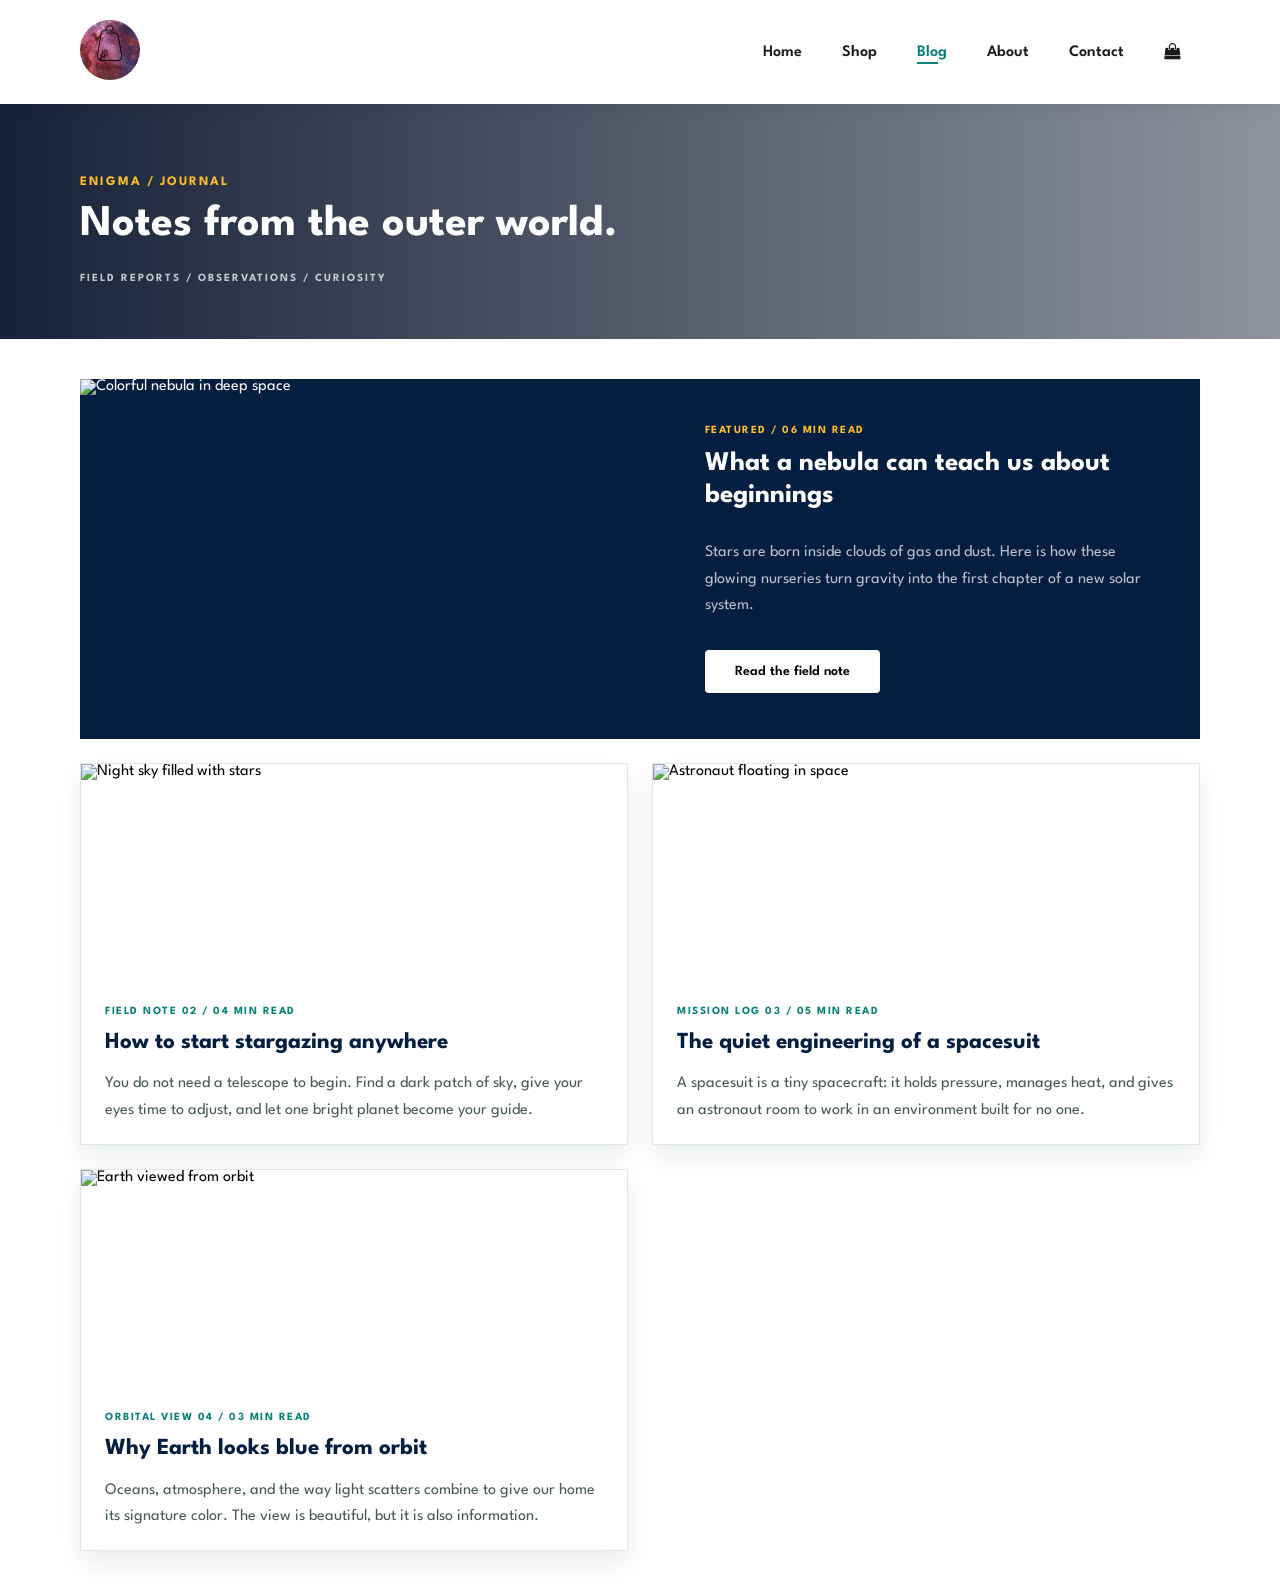
==== blog.html @ d2f97e3c "Fix the website" ====
<!DOCTYPE html>
<html lang="en">
<head>
    <meta charset="UTF-8">
    <meta name="viewport" content="width=device-width, initial-scale=1.0">
    <title>Journal | Enigma Space Merch</title>
    <link rel="stylesheet" href="https://cdnjs.cloudflare.com/ajax/libs/font-awesome/4.7.0/css/font-awesome.min.css">
    <link rel="stylesheet" href="style.css">
</head>
<body>
    <section id="header"><a href="index.html" class="logo"><img src="logo.png" alt="Enigma Space Merch home"></a><div><ul id="navbar"><li><a href="index.html">Home</a></li><li><a href="shop.html">Shop</a></li><li><a class="active" href="blog.html">Blog</a></li><li><a href="about.html">About</a></li><li><a href="contact.html">Contact</a></li><li id="lg-bag"><a href="cart.html" aria-label="Shopping bag"><i class="fa fa-shopping-bag" aria-hidden="true"></i></a></li></ul></div><div id="mobile"><i id="bar" class="fa fa-bars" aria-hidden="true"></i><a href="cart.html" aria-label="Shopping bag"><i class="fa fa-shopping-bag" aria-hidden="true"></i></a></div></section>
    <main>
        <section class="page-heading journal-heading"><p>ENIGMA / JOURNAL</p><h1>Notes from the outer world.</h1><span class="heading-meta">FIELD REPORTS / OBSERVATIONS / CURIOSITY</span></section>
        <section class="journal-grid section-p1">
            <article class="journal-feature"><img src="https://images.unsplash.com/photo-1462331940025-496dfbfc7564?auto=format&fit=crop&w=1200&q=85" alt="Colorful nebula in deep space"><div><span>FEATURED / 06 MIN READ</span><h2>What a nebula can teach us about beginnings</h2><p>Stars are born inside clouds of gas and dust. Here is how these glowing nurseries turn gravity into the first chapter of a new solar system.</p><a class="normal" href="#nebula-story">Read the field note</a></div></article>
            <article class="journal-card" id="nebula-story"><img src="https://images.unsplash.com/photo-1444703686981-a3abbc4d4fe3?auto=format&fit=crop&w=800&q=85" alt="Night sky filled with stars"><span>FIELD NOTE 02 / 04 MIN READ</span><h2>How to start stargazing anywhere</h2><p>You do not need a telescope to begin. Find a dark patch of sky, give your eyes time to adjust, and let one bright planet become your guide.</p></article>
            <article class="journal-card"><img src="https://images.unsplash.com/photo-1614728894747-a83421e2b9c9?auto=format&fit=crop&w=800&q=85" alt="Astronaut floating in space"><span>MISSION LOG 03 / 05 MIN READ</span><h2>The quiet engineering of a spacesuit</h2><p>A spacesuit is a tiny spacecraft: it holds pressure, manages heat, and gives an astronaut room to work in an environment built for no one.</p></article>
            <article class="journal-card"><img src="https://images.unsplash.com/photo-1614313913007-2b4ae8ce32d6?auto=format&fit=crop&w=800&q=85" alt="Earth viewed from orbit"><span>ORBITAL VIEW 04 / 03 MIN READ</span><h2>Why Earth looks blue from orbit</h2><p>Oceans, atmosphere, and the way light scatters combine to give our home its signature color. The view is beautiful, but it is also information.</p></article>
        </section>
    </main>
    <script src="script.js"></script>
</body>
</html>
---- style.css ----
/* styles.css */
@import url("https://fonts.googleapis.com/css2?family=Spartan:wght@100;200;300;400;500;600;700;800;900&display=swap");

*{
    margin: 0;
    padding: 0;
    box-sizing: border-box;
    font-family: Spartan, sans-serif;
}

h1{
    font-size: 50px;
    line-height: 64px;
    color: #222;
}

h2{
    font-size: 46px;
    line-height: 64px;
    color: #fff;
}

h3{
    font-weight: 700;
    font-size: 12px;
    color: #fff;
}

h4{
    font-size: 20px;
    color: #fff;
} 

p{
    font-size: 16px;
    color: #465b52;
    margin: 15px 0 20px 0;
}

.section-p1 {
    padding: 40px 80px;
}

.section-m1 {
    margin: 40px 0;
}

button.normal,
a.normal{
    font-size: 14px;
    font-weight: 600;
    padding: 15px 30px;
    color: #000;
    background-color: #fff;
    border-radius: 4px;
    cursor: pointer;
    border: none;
    outline: none;
    transition: 0.2s;
}

a.normal,
a.white {
    display: inline-block;
    text-decoration: none;
    text-align: center;
}

button.white,
a.white{
    font-size: 13px;
    font-weight: 600;
    padding: 11px 18px;
    color: #fff;
    background-color: transparent;
    cursor: pointer;
    border: 1px solid #fff;
    outline: none;
    transition: 0.2s;
}

body {
    width: 100%;
}

/* Header Start */

#header {
    display: flex;
    align-items: center;
    justify-content: space-between;
    padding: 20px 80px;
    background: #fff;
    box-shadow: 0 5px 15px rgba(0, 0, 0, 0.06);
    z-index: 999;
    position: sticky;
    top: 0;
    left: 0;
}

.logo img {
    width: 60px;
    height: auto;
    display: inline-block;
    border-radius: 50%; /* Makes it perfectly circular if width = height */
    object-fit: cover;
}


#navbar{
    display: flex;
    align-items: center;
    justify-content: center;
}

#navbar li{
    list-style: none;
    padding: 0 20px;
    position: relative;
}

#navbar li a{
    text-decoration: none;
    font-size: 16px;
    font-weight: 600;
    color: #1a1a1a;
    transition: 0.03s ease;
}

#navbar li a:hover,
#navbar li a.active {
    color: #088178;
}

#navbar li a.active::after,
#navbar li a:hover::after{
    content: "";
    width: 30%;
    height: 2px;
    background: #088178;
    position: absolute;
    bottom: -4px;
    left: 20px;
}

#mobile {
    display: none;
    align-items: center;
}

#close{
    display: none;
}

/* Home Page */
#hero{
    background-image: linear-gradient(90deg, rgba(4, 15, 38, 0.92) 0%, rgba(4, 15, 38, 0.55) 48%, rgba(4, 15, 38, 0.1) 100%), url("https://images.unsplash.com/photo-1446776811953-b23d57bd21aa?auto=format&fit=crop&w=2200&q=85");
    height: 70vh;
    width: 100%;
    background-size: cover;
    background-position: top 25% right 0;
    padding: 0 80px;
    display: flex;
    flex-direction: column;
    align-items: flex-start;
    justify-content: center;
    position: relative;
}

#hero h4{
    padding-bottom: 15px;
    letter-spacing: 3px;
    color: #ffbd27;
    text-transform: uppercase;
}

#hero h1{
    color: #088178;
    text-shadow: 2px 3px 0 rgba(0, 0, 0, 0.35);
}

#hero button{
    background-image: url("https://c8.alamy.com/comp/2PF57FF/colorful-border-design-2PF57FF.jpg");
    background-color: transparent;
    color: #088178;
    border: 0;
    padding: 14px 80px 14px 65px;
    background-repeat: no-repeat;
    cursor: pointer;
    font-weight: 700;
    font-size: 15px;
}

#feature{
    display: flex;
    align-items: center;
    justify-content: space-between;
    flex-wrap: wrap;
}

#feature .fe-box{
    width: 180px;
    text-align: center;
    padding: 25px 15px;
    box-shadow: 20px 20px 34px rgba(0, 0, 0, 0.03);
    border: 1px solid #cce7d0;
    border-radius: 4px;
    margin: 15px 0;
}

#feature .fe-box:hover {
    box-shadow: 10px 10px 54px rgba(70, 62, 221, 0.1);
}

#feature .fe-box img{
    width: 100%;
    margin-bottom: 10px;
}

#feature .fe-box h6{
    display: inline-block;
    padding: 9px 8px 6px 8px;
    line-height: 1;
    border-radius: 4px;
    color: #088178;
    background-color: #fddde4;
}

#feature .fe-box:nth-child(2) h6{
    background-color: #cdebbc;
}


#feature .fe-box:nth-child(3) h6{
    background-color: #d1e8f2;

}


#feature .fe-box:nth-child(2) h6{
    background-color: #cdd4f8;

}


#feature .fe-box:nth-child(2) h6{
    background-color: #f6dbf8;

}


#feature .fe-box:nth-child(2) h6{
    background-color: #fff2e5;

}

#product1 {
    text-align: center;
}

#product1 .pro-container{
    display: flex;
    justify-content: space-between;
    padding-top: 20px;
    flex-wrap: wrap;    
}


#product1 .pro{
    width: 23%;
    min-width: 250px;
    padding: 10px 12px;
    border: 1px solid #cce7d0;
    border-radius: 25px;
    cursor: pointer;
    box-shadow: 20px 20px 30px rgba(0, 0, 0, 0.02);
    margin: 15px 0;
    transition: 0.2s ease;
    position: relative;
}   

#product1 .pro:hover{
    box-shadow: 20px 20px 30px rgba(0, 0, 0, 0.06);
}

#product1 .pro img {
    width: 100%;
    border-radius: 20px;
}

#product1 .pro .des{
    text-align: start;
    padding: 10px 0;
}

#product1 .pro .des span {
    color: #606063;
    font-size: 12px;
}

#product1 .pro .des h5 {
    padding-top: 7px;
    color: #1a1a1a;
    font-size: 14px;
}

#product1 .pro .des i{
    font-size: 12px;
    color: rgb(243, 181, 25);
}

#product1 .pro .des h4 {
    padding-top: 7px;
    font-size: 15px;
    font-weight: 700;
    color: #088178;
}

#product1 .pro .cart{
    width: 40px;
    height: 40px;
    line-height: 40px;
    border-radius: 50px;
    background-color: #e8f6ea;
    font-weight: 500;
    color: #088178;
    border: 1px solid #cce7d0;
    position: absolute;
    bottom: 20px;
    right: 10px;
}

#banner{
    display: flex;
    flex-direction: column;
    justify-content: center;
    align-items: center;
    text-align: center;
    background-image: linear-gradient(135deg, rgba(4, 15, 38, 0.9), rgba(8, 129, 120, 0.34)), url("https://images.unsplash.com/photo-1446776811953-b23d57bd21aa?auto=format&fit=crop&w=1800&q=85");
    width: 100%;
    height: 40vh;
    background-size: cover;
    background-position: center;
    background-repeat: no-repeat;
    padding: 40px 20px;
    position: relative;
    border-top: 1px solid rgba(255, 255, 255, 0.18);
    border-bottom: 1px solid rgba(255, 255, 255, 0.14);
    overflow: hidden;
}

#banner::before {
    content: "";
    position: absolute;
    top: -2px;
    left: 50%;
    width: 48px;
    height: 2px;
    border-radius: 3px;
    background-color: #ffbd27;
    transform: translateX(-50%);
    box-shadow: 0 0 7px rgba(255, 189, 39, 0.35);
}

#banner h4{
    color: #fff;
    font-size: 16px;
    font-weight: 600;
    margin-bottom: 10px;
    text-transform: uppercase;
    letter-spacing: 1px;
}

#banner h2{
    color: #fff;
    font-size: 32px;
    font-weight: 700;
    padding: 10px 0 20px 0;
    line-height: 1.4;
    text-shadow: 2px 2px 4px rgba(0, 0, 0, 0.7);
}

#banner h2 span{
    color: #ef3636;
    font-weight: 900;
}

#banner button{
    margin-top: 15px;
    padding: 15px 40px;
    box-shadow: 0 8px 20px rgba(0, 0, 0, 0.22);
}

#banner button:hover{
    background-color: #088178;
    color: #fff;
    transform: scale(1.05);
    transition: all 0.3s ease;
}

#sm-banner{
    display: grid;
    grid-template-columns: repeat(2, minmax(0, 1fr));
    gap: 24px;
}

#sm-banner .banner-box{
    display: flex;
    flex-direction: column;
    justify-content: center;
    align-items: flex-start;
    background-image: linear-gradient(110deg, rgba(7, 20, 44, 0.92), rgba(7, 20, 44, 0.2)), url("https://mir-s3-cdn-cf.behance.net/project_modules/max_1200/74d37f94108343.5e7657f87c271.png");
    height: 360px;
    background-size: cover;
    background-position: center;
    background-repeat: no-repeat;
    padding: 40px;
    border-radius: 4px;
    border-left: 4px solid #ffbd27;
    box-shadow: 0 14px 30px rgba(4, 30, 66, 0.18);
    transition: transform 0.25s ease, box-shadow 0.25s ease;
}

#sm-banner .banner-box2{
    display: flex;
    flex-direction: column;
    justify-content: center;
    align-items: flex-start;
    background-image: linear-gradient(110deg, rgba(9, 34, 44, 0.92), rgba(9, 34, 44, 0.2)), url("https://primagames.com/wp-content/uploads/2022/10/how-to-preorder-dead-space-collectors-edition.jpg?w=1200");
    height: 360px;
    background-size: cover;
    background-position: center;
    background-repeat: no-repeat;
    padding: 40px;
    border-radius: 4px;
    border-left: 4px solid #088178;
    box-shadow: 0 14px 30px rgba(4, 30, 66, 0.18);
    transition: transform 0.25s ease, box-shadow 0.25s ease;
}

#sm-banner .banner-box:hover,
#sm-banner .banner-box2:hover,
#ti-banner .banner-box:hover {
    transform: translateY(-6px);
    box-shadow: 0 20px 34px rgba(4, 30, 66, 0.26);
}


#sm-banner h4{
    color: #fff;
    font-size: 16px;
    font-weight: 400;
    text-transform: capitalize;
    letter-spacing: 1px;
    margin-bottom: 10px;
    text-shadow: 1px 1px 3px rgba(0, 0, 0, 0.7);
}

#sm-banner h2{
    color: #fff;
    font-size: 28px;
    font-weight: 800;
    line-height: 1.3;
    margin-bottom: 15px;
    text-shadow: 2px 2px 5px rgba(0, 0, 0, 0.8);
}

#sm-banner span{
    color: #ffbd27;
    font-size: 14px;
    font-weight: 600;
    padding-bottom: 15px;
    text-shadow: 1px 1px 2px rgba(0, 0, 0, 0.7);
}

#sm-banner button {
    margin-top: 15px;
    padding: 12px 30px;
}

#sm-banner .banner-box:hover button{
    background-color: #088178;
    border: 1px solid #088178;  
}

#ti-banner{
    display: grid;
    grid-template-columns: repeat(3, minmax(0, 1fr));
    padding: 20px 80px;
    gap: 20px;
    padding-top: 20px;
    padding-bottom: 20px;
}

#ti-banner .banner-box{
    display: flex;
    flex-direction: column;
    justify-content: center;
    align-items: flex-start;
    background-image: linear-gradient(135deg, rgba(8, 24, 49, 0.9), rgba(8, 24, 49, 0.2)), url("https://th.bing.com/th/id/OIP.DfqcoFKwqmADRrju3wm--gHaIa?rs=1&pid=ImgDetMain");
    height: 230px;
    background-size: cover;
    background-position: center;
    background-repeat: no-repeat;
    padding: 30px;
    margin-bottom: 0;
    border-radius: 4px;
    border-top: 3px solid #ffbd27;
    box-shadow: 0 12px 26px rgba(4, 30, 66, 0.16);
    transition: transform 0.25s ease, box-shadow 0.25s ease;
}

#ti-banner .banner-box.banner-box2{
    background-image: url("https://cdn.trendhunterstatic.com/thumbs/489/speedmaster-x33-marstimer.jpeg?auto=webp");
}

#ti-banner .banner-box.banner-box3{
    background-image: url("https://assets.penguinrandomhouse.com/wp-content/uploads/2015/10/10111843/Space-List-PRH_site_1200x628_Dysfunction.jpg");
}

#ti-banner .banner-box h2{
    color: #fff;
    font-weight: 900;
    font-size: 22px;
    line-height: 1.3;
    margin-bottom: 10px;
    text-shadow: 2px 2px 5px rgba(0, 0, 0, 0.8);
    word-wrap: break-word;
}

#ti-banner .banner-box h3{
    color: #ffbd27;
    font-weight: 700;
    font-size: 15px;
    text-transform: uppercase;
    letter-spacing: 1px;
    text-shadow: 1px 1px 3px rgba(0, 0, 0, 0.8);
}

#newsletter{
    display: flex;
    justify-content: space-between;
    flex-wrap: wrap;
    align-items: center;
    position: relative;
    
    background-repeat: no-repeat;
    background-position: 20% 30%;
    background-image: linear-gradient(110deg, #041e42 0%, #0a5961 100%);
    border-top: 1px solid rgba(255, 255, 255, 0.18);
    border-bottom: 1px solid rgba(255, 255, 255, 0.14);
    gap: 24px;
}

#newsletter::before {
    content: "";
    position: absolute;
    top: -2px;
    left: 50%;
    width: 96px;
    height: 3px;
    border-radius: 3px;
    background-color: #ffbd27;
    transform: translateX(-50%);
    box-shadow: 0 0 14px rgba(255, 189, 39, 0.55);
}

#newsletter h4{
    font-size: 22px;
    font-weight: 700;
    color: #fff;
}

#newsletter p{
    font-size: 14px;
    font-weight: 600;
    color: #818ea0;
}

#newsletter p span{
    color: #ffbd27;
}

#newsletter .form{
    display: flex;
    width: 40%;
}

#newsletter input{
    height: 3.125rem;
    padding: 0 1.25em;
    font-size: 14px;
    width: 100%;
    border: 1px solid transparent;
    border-radius: 4px;
    outline: none;
    border-top-right-radius: 0;
    border-bottom-right-radius: 0;
}

#newsletter .newstext {
    display: flex;
    flex-direction: column;
    width: 50%;
    min-width: 280px;
}

#newsletter button{
    background-color: #088178;
    color: #fff;
    white-space: nowrap;
    border-top-left-radius: 0;
    border-bottom-left-radius: 0;
    padding: 0 30px;
    cursor: pointer;
    font-weight: 600;
    font-size: 14px;
    border: none;
    outline: none;
    transition: 0.2s;
}

#newsletter button:hover {
    background-color: #05684d;
}

footer{
    display: flex;
    flex-wrap: wrap;
    justify-content: space-between;
}

footer .col{
    display: flex;
    flex-direction: column;
    align-items: flex-start;
    margin-bottom: 20px;
}
footer .logo {
    width: 100px;       /* or any size you want */
    height: auto;       /* maintains the image aspect ratio */
    border-radius: 50%; /* optional: makes it round */
    object-fit: cover;  /* ensures proper fitting if you crop */
}


footer h4{
    font-size: 14px;
    padding-bottom: 20px;
}

footer p{
    font-size: 13px;
    margin: 0 0 8px 0; 
}

footer a{
    font-size: 13px;
    text-decoration: none;
    color: #222;
    margin: 10px; 
}

footer .follow{
    margin-top: 20px;
}

footer .follow i{
    color: #465b52;
    padding-right: 4px;
    cursor: pointer;
}

footer .install .row img{
    border: 1px solid #088178;
    border-radius: 6px;
}

footer .install img{
    margin: 10px 0 15px 0;
}    

footer .follow i:hover,
footer a:hover {
    color: #088178;
}

footer .copyright {
    width: 100%;
    text-align: center;
}

/*Start Media Query*/
@media (max-width: 799px) {
    .section-p1 {
        padding: 40px 40px;
    }

    #navbar {
        display: flex;
        flex-direction: column;
        align-items: flex-start;
        justify-content: flex-start;
        position: fixed;
        top: 0;
        right: -300px;
        height: 100vh;
        width: 300px;
        background-color: #E3E6F3;
        box-shadow: 0 40px 60px rgba(0, 0, 0, 0.1);
        padding: 80px 0 0 10px;
        transition: 0.3s;
    }

    #navbar.active {
        right: 0px;
    }

    #navbar li {
        margin-bottom: 25px;
    }

    #mobile {
        display: flex;
        align-items: center;
    }

    #mobile i{
        color: #1a1a1a;
        font-weight: 24px;
        padding-left: 20px;
    }

    #close{
        display: initial;
        position: absolute;
        top: 30px;
        left: 30px;
        color: #222;
        font-size: 24px;
    }

    #lg-bag {
        display: none;
    }

    #hero {
        height: 70vh;
        padding: 0 80px;
        background-position: top 30% right 30%;
    }

    #feature {
        justify-content: center;

    }

    #feature .fe-box {
        margin: 15px 15px;
    }
    
    #product1 .pro-container {
        justify-content: center;
    }

    #product1 .pro {
        margin: 15px;
    }

    #banner {
        height: 20vh;
        min-height: 220px;
    }

    #sm-banner .banner-box {
        height: 30vh;
    }

    #sm-banner .banner-box2 {
        height: 30vh;
    }

    #sm-banner {
        grid-template-columns: 1fr;
    }

    #ti-banner {
        padding: 0 40px;
    }

    #ti-banner .banner-box {
        min-width: 0;
    }

    #ti-banner {
        grid-template-columns: 1fr;
    }

    #newsletter .form {
        width: 70%;
    }

    .page-heading {
        padding: 56px 40px 42px;
    }

    .cart-page {
        grid-template-columns: 1fr;
    }

    .info-grid,
    .contact-layout,
    .journal-grid {
        grid-template-columns: 1fr;
    }

    .info-card-wide {
        grid-column: auto;
    }

    .journal-feature {
        grid-column: auto;
        grid-template-columns: 1fr;
    }
}


@media (max-width: 477px) {

    .section-p1 {
        padding: 20px;
    }

    #header {
        padding: 10px 30px;
    }

    h1 {
        font-size: 38px;

    }

    h2 {
        font-size: 32px;
    }

    #hero {
        padding: 0 20px;
        background-position: 55%;
    }

    #feature {
        justify-content: space-between;
    }

    #feature .fe-box {
        width: 165px;
        margin: 0 0 15px 0;
    }

    #product1 .pro {
        width: 100%;
    }

    #banner {
        height: 40vh;
        min-height: 300px;
    }

    #sm-banner .banner-box {
        height: 300px;
    }

    #sm-banner .banner-box2 {
        height: 300px;
        margin-top: 0;
    }

    #ti-banner .banner-box {
        min-width: 0;
        height: 190px;
    }

    #newsletter{
        padding: 40px 20px;
    }

    #newsletter .newstext,
    #newsletter .form{
        width: 100%;
    }

    .page-heading {
        padding: 44px 20px 34px;
    }

    .page-heading h1 {
        font-size: 34px;
    }

    .cart-item {
        grid-template-columns: 72px 1fr;
        gap: 12px;
    }

    .cart-item img {
        width: 72px;
        height: 72px;
    }

    .cart-item .quantity-control {
        grid-column: 2;
    }

    .info-card {
        padding: 24px;
    }

    .journal-feature > div {
        padding: 28px 24px;
    }

    
}

.hero-action {
    margin-top: 18px;
}

.page-heading {
    padding: 72px 80px 56px;
    background: linear-gradient(90deg, rgba(4, 15, 38, 0.92), rgba(4, 15, 38, 0.45)), url("https://images.unsplash.com/photo-1446776811953-b23d57bd21aa?auto=format&fit=crop&w=1800&q=85") center / cover;
    color: #fff;
}

.page-heading.about-heading {
    background-image: linear-gradient(90deg, rgba(4, 15, 38, 0.92), rgba(4, 15, 38, 0.38)), url("https://images.unsplash.com/photo-1444703686981-a3abbc4d4fe3?auto=format&fit=crop&w=1800&q=85");
}

.page-heading.contact-heading {
    background-image: linear-gradient(90deg, rgba(4, 15, 38, 0.92), rgba(4, 15, 38, 0.38)), url("https://images.unsplash.com/photo-1451187580459-43490279c0fa?auto=format&fit=crop&w=1800&q=85");
}

.page-heading.cart-heading {
    background-image: linear-gradient(90deg, rgba(4, 15, 38, 0.92), rgba(4, 15, 38, 0.38)), url("https://images.unsplash.com/photo-1462331940025-496dfbfc7564?auto=format&fit=crop&w=1800&q=85");
}

.heading-meta {
    display: block;
    margin-top: 22px;
    color: rgba(255, 255, 255, 0.72);
    font-size: 11px;
    font-weight: 700;
    letter-spacing: 2px;
}

.page-heading p {
    margin: 0 0 12px;
    color: #ffbd27;
    font-size: 13px;
    font-weight: 700;
    letter-spacing: 2px;
}

.page-heading h1 {
    color: #fff;
    font-size: 44px;
    line-height: 1.15;
}

.cart-page {
    display: grid;
    grid-template-columns: minmax(0, 1fr) 280px;
    gap: 32px;
}

.cart-item {
    display: grid;
    grid-template-columns: 100px 1fr auto;
    align-items: center;
    gap: 20px;
    padding: 16px 0;
    border-bottom: 1px solid #dfe8e5;
}

.cart-item img {
    width: 100px;
    height: 100px;
    object-fit: cover;
    border-radius: 4px;
}

.cart-item span {
    color: #088178;
    font-size: 12px;
    font-weight: 700;
    text-transform: uppercase;
}

.cart-item h3 {
    margin: 7px 0;
    color: #222;
    font-size: 18px;
}

.cart-item p {
    margin: 0;
    color: #222;
    font-weight: 700;
}

.quantity-control {
    display: flex;
    align-items: center;
    gap: 12px;
}

.quantity-control button {
    width: 30px;
    height: 30px;
    border: 1px solid #cce7d0;
    border-radius: 4px;
    background: #fff;
    color: #088178;
    cursor: pointer;
    font-size: 18px;
}

.quantity-control button:hover {
    background: #088178;
    color: #fff;
}

.cart-summary {
    align-self: start;
    display: grid;
    gap: 16px;
    padding: 24px;
    border-top: 3px solid #ffbd27;
    background: #f3f8f5;
}

.cart-summary span {
    color: #465b52;
    font-size: 13px;
    text-transform: uppercase;
    letter-spacing: 1px;
}

.cart-summary strong {
    color: #041e42;
    font-size: 30px;
}

.cart-summary button:disabled {
    opacity: 0.55;
    cursor: not-allowed;
}

.empty-cart {
    padding: 32px 0;
}

.journal-grid {
    display: grid;
    grid-template-columns: repeat(2, minmax(0, 1fr));
    gap: 24px;
}

.journal-feature {
    display: grid;
    grid-column: span 2;
    grid-template-columns: minmax(0, 1.1fr) minmax(0, 1fr);
    min-height: 360px;
    background: #041e42;
    color: #fff;
}

.journal-feature img,
.journal-card img {
    width: 100%;
    height: 100%;
    min-height: 220px;
    object-fit: cover;
}

.journal-feature > div {
    display: flex;
    flex-direction: column;
    justify-content: center;
    padding: 38px;
}

.journal-feature span,
.journal-card span {
    color: #088178;
    font-size: 11px;
    font-weight: 700;
    letter-spacing: 1.5px;
}

.journal-feature span {
    color: #ffbd27;
}

.journal-feature h2,
.journal-card h2 {
    margin: 13px 0;
    color: inherit;
    font-size: 27px;
    line-height: 1.2;
}

.journal-feature p,
.journal-card p {
    line-height: 1.65;
}

.journal-feature p {
    color: rgba(255, 255, 255, 0.72);
}

.journal-feature .normal {
    align-self: flex-start;
    margin-top: 10px;
}

.journal-card {
    overflow: hidden;
    background: #fff;
    border: 1px solid #dfe8e5;
    box-shadow: 0 12px 25px rgba(4, 30, 66, 0.08);
}

.journal-card img {
    height: 220px;
}

.journal-card span,
.journal-card h2,
.journal-card p {
    display: block;
    margin-left: 24px;
    margin-right: 24px;
}

.journal-card span {
    margin-top: 22px;
}

.product-heading {
    background-image: linear-gradient(90deg, rgba(4, 15, 38, 0.92), rgba(4, 15, 38, 0.38)), url("https://images.unsplash.com/photo-1451187580459-43490279c0fa?auto=format&fit=crop&w=1800&q=85");
}

.product-detail {
    display: grid;
    grid-template-columns: minmax(0, 1fr) minmax(0, 0.9fr);
    align-items: center;
    gap: 56px;
    max-width: 1180px;
    margin: 0 auto;
}

.product-visual {
    position: relative;
    min-height: 500px;
    background: #e8f1ee;
}

.product-visual img {
    width: 100%;
    height: 500px;
    object-fit: cover;
}

.product-stamp {
    position: absolute;
    right: 18px;
    bottom: 18px;
    padding: 10px 12px;
    background: #ffbd27;
    color: #041e42;
    font-size: 10px;
    font-weight: 800;
    letter-spacing: 1px;
}

.product-copy > span {
    color: #088178;
    font-size: 13px;
    font-weight: 700;
    letter-spacing: 1.5px;
    text-transform: uppercase;
}

.product-copy h2 {
    margin: 12px 0 18px;
    color: #041e42;
    font-size: 42px;
    line-height: 1.1;
}

.product-rating {
    color: #f3b519;
    font-size: 14px;
}

.product-rating small {
    margin-left: 8px;
    color: #465b52;
    font-size: 10px;
    font-weight: 700;
    letter-spacing: 1px;
}

.product-copy > strong {
    display: block;
    margin: 20px 0;
    color: #088178;
    font-size: 27px;
}

.product-copy > p {
    max-width: 500px;
    line-height: 1.7;
}

.product-copy ul {
    display: grid;
    gap: 10px;
    margin: 24px 0;
    padding: 0;
    list-style: none;
    color: #465b52;
    font-size: 13px;
}

.product-copy li i {
    margin-right: 8px;
    color: #088178;
}

.product-copy button i {
    margin-right: 8px;
}

#cart-toast {
    position: fixed;
    right: 24px;
    bottom: 24px;
    z-index: 1000;
    display: flex;
    align-items: center;
    gap: 12px;
    max-width: calc(100vw - 48px);
    padding: 15px 18px;
    background: #041e42;
    color: #fff;
    box-shadow: 0 14px 30px rgba(4, 30, 66, 0.28);
    opacity: 0;
    pointer-events: none;
    transform: translateY(16px);
    transition: opacity 0.25s ease, transform 0.25s ease;
}

#cart-toast.visible {
    opacity: 1;
    pointer-events: auto;
    transform: translateY(0);
}

#cart-toast > i {
    color: #ffbd27;
    font-size: 18px;
}

#cart-toast a {
    color: #ffbd27;
    font-size: 12px;
    font-weight: 700;
    text-decoration: none;
    white-space: nowrap;
}

.journal-card h2 {
    color: #041e42;
    font-size: 23px;
}

.info-grid {
    display: grid;
    grid-template-columns: repeat(2, minmax(0, 1fr));
    gap: 24px;
}

.info-card {
    padding: 32px;
    border-top: 3px solid #088178;
    background: #f3f8f5;
}

.info-card-wide {
    grid-column: span 2;
}

.info-card span {
    color: #088178;
    font-size: 12px;
    font-weight: 700;
    letter-spacing: 1.5px;
}

.info-card h2 {
    margin: 12px 0;
    color: #041e42;
    font-size: 30px;
    line-height: 1.2;
}

.info-card p {
    max-width: 650px;
    line-height: 1.7;
}

.info-card .normal {
    margin-top: 10px;
}

.contact-layout {
    display: grid;
    grid-template-columns: minmax(0, 0.8fr) minmax(0, 1.2fr);
    gap: 32px;
}

.contact-form {
    display: grid;
    gap: 8px;
}

.contact-form label {
    margin-top: 8px;
    color: #465b52;
    font-size: 13px;
    font-weight: 700;
}

.contact-form input,
.contact-form textarea {
    width: 100%;
    padding: 13px 14px;
    border: 1px solid #cce7d0;
    border-radius: 4px;
    font: inherit;
    resize: vertical;
}

.contact-form input:focus,
.contact-form textarea:focus {
    border-color: #088178;
    outline: 2px solid rgba(8, 129, 120, 0.2);
}

.contact-form button {
    justify-self: start;
    margin-top: 12px;
}

.about-layout {
    display: grid;
    grid-template-columns: minmax(0, 1.4fr) minmax(280px, 0.6fr);
    gap: 24px;
    max-width: 1180px;
    margin: 0 auto;
}

.about-story {
    padding: 42px;
    background: #fff;
    border-left: 4px solid #088178;
    box-shadow: 0 14px 30px rgba(4, 30, 66, 0.08);
}

.about-story > span,
.about-orbit > span,
.trust-item strong,
.faq-strip span,
.form-section > span,
.payment-summary > span {
    color: #088178;
    font-size: 11px;
    font-weight: 800;
    letter-spacing: 1.5px;
}

.about-story h2 {
    max-width: 620px;
    margin: 16px 0;
    color: #041e42;
    font-size: 40px;
    line-height: 1.12;
}

.about-story p {
    max-width: 680px;
    line-height: 1.75;
}

.about-orbit {
    display: flex;
    flex-direction: column;
    justify-content: space-between;
    min-height: 330px;
    padding: 30px;
    background: linear-gradient(145deg, rgba(4, 15, 38, 0.96), rgba(8, 89, 97, 0.86)), url("https://images.unsplash.com/photo-1614728894747-a83421e2b9c9?auto=format&fit=crop&w=700&q=85") center / cover;
    color: #fff;
}

.about-orbit > i {
    align-self: flex-end;
    color: #ffbd27;
    font-size: 30px;
}

.about-orbit > span {
    color: #ffbd27;
}

.about-orbit strong {
    font-size: 34px;
    line-height: 1;
}

.about-orbit small {
    color: rgba(255, 255, 255, 0.68);
    line-height: 1.5;
}

.trust-grid {
    display: grid;
    grid-template-columns: repeat(3, minmax(0, 1fr));
    gap: 16px;
    max-width: 1180px;
    margin: 0 auto;
}

.trust-item {
    display: grid;
    gap: 10px;
    padding: 24px;
    border-top: 2px solid #ffbd27;
    background: #f3f8f5;
}

.trust-item i {
    color: #ffbd27;
    font-size: 22px;
}

.trust-item strong {
    font-size: 14px;
}

.trust-item p {
    margin: 0;
    line-height: 1.55;
}

.contact-info {
    display: grid;
    align-content: start;
    gap: 18px;
}

.contact-promises {
    display: grid;
    gap: 12px;
    padding: 20px 24px;
    background: #041e42;
    color: #fff;
    font-size: 12px;
}

.contact-promises i {
    width: 22px;
    color: #ffbd27;
}

.faq-strip {
    display: grid;
    grid-template-columns: 0.8fr 1.2fr;
    gap: 48px;
    background: #e8f1ee;
}

.faq-strip h2,
.form-section h2 {
    margin: 12px 0;
    color: #041e42;
    font-size: 30px;
}

.faq-strip h3 {
    margin: 0 0 4px;
    color: #041e42;
    font-size: 15px;
}

.faq-strip p {
    margin: 0 0 18px;
}

.payment-layout {
    display: grid;
    grid-template-columns: minmax(0, 1fr) 300px;
    gap: 32px;
    max-width: 1180px;
    margin: 0 auto;
}

.payment-form {
    display: grid;
    gap: 24px;
}

.form-section {
    display: grid;
    gap: 10px;
    padding: 30px;
    border: 1px solid #dfe8e5;
    background: #fff;
}

.form-section label {
    display: grid;
    gap: 6px;
    color: #465b52;
    font-size: 13px;
    font-weight: 700;
}

.form-section input {
    width: 100%;
    padding: 13px 14px;
    border: 1px solid #cce7d0;
    border-radius: 4px;
    font: inherit;
}

.form-section input:focus {
    border-color: #088178;
    outline: 2px solid rgba(8, 129, 120, 0.2);
}

.form-two {
    display: grid;
    grid-template-columns: repeat(2, minmax(0, 1fr));
    gap: 16px;
}

.demo-note {
    margin: 0 0 8px;
    padding: 12px;
    background: #fff5d8;
    color: #66501b;
    font-size: 12px;
}

.demo-note i {
    margin-right: 6px;
}

.payment-summary {
    align-self: start;
    display: grid;
    gap: 14px;
    padding: 26px;
    border-top: 3px solid #ffbd27;
    background: #041e42;
    color: #fff;
}

.payment-summary > span {
    color: #ffbd27;
}

.payment-summary > strong {
    font-size: 34px;
}

.payment-summary p {
    margin: 0;
    color: rgba(255, 255, 255, 0.7);
}

.payment-summary a {
    color: #ffbd27;
    font-size: 13px;
    font-weight: 700;
}

.secure-line {
    margin-top: 12px;
    padding-top: 14px;
    border-top: 1px solid rgba(255, 255, 255, 0.2);
    color: rgba(255, 255, 255, 0.65);
    font-size: 11px;
}

.secure-line i {
    margin-right: 6px;
    color: #088178;
}

@media (max-width: 799px) {
    .about-layout,
    .payment-layout,
    .faq-strip {
        grid-template-columns: 1fr;
    }

    .trust-grid {
        grid-template-columns: 1fr;
    }
}

@media (max-width: 477px) {
    .about-story,
    .form-section,
    .payment-summary {
        padding: 24px;
    }

    .about-story h2 {
        font-size: 32px;
    }

    .form-two {
        grid-template-columns: 1fr;
    }
}

.about-story-layout {
    display: grid;
    grid-template-columns: minmax(0, 1fr) minmax(0, 1fr);
    gap: 0;
    max-width: 1180px;
    margin: 0 auto;
    padding-top: 64px;
    padding-bottom: 64px;
}

.about-story-image {
    position: relative;
    min-height: 510px;
    overflow: hidden;
    background: #041e42;
}

.about-story-image::after {
    content: "";
    position: absolute;
    inset: 0;
    background: linear-gradient(180deg, rgba(4, 30, 66, 0.08), rgba(4, 30, 66, 0.6));
}

.about-story-image img {
    width: 100%;
    height: 100%;
    min-height: 510px;
    object-fit: cover;
}

.about-story-image span {
    position: absolute;
    z-index: 1;
    left: 24px;
    bottom: 22px;
    color: #ffbd27;
    font-size: 11px;
    font-weight: 800;
    letter-spacing: 2px;
}

.about-story-layout .about-story {
    display: flex;
    flex-direction: column;
    justify-content: center;
    padding: 52px;
    border-left: 4px solid #088178;
    background: #fff;
    box-shadow: 0 14px 30px rgba(4, 30, 66, 0.1);
}

.about-story-layout .about-story h2 {
    margin: 16px 0;
    color: #041e42;
    font-size: 42px;
    line-height: 1.08;
}

.about-story-layout .about-story p {
    max-width: 520px;
    line-height: 1.7;
}

.story-steps {
    display: grid;
    grid-template-columns: 1.2fr repeat(3, 1fr);
    gap: 16px;
    max-width: 1180px;
    margin: 0 auto;
    padding-top: 20px;
    padding-bottom: 72px;
}

.story-intro {
    padding: 22px 20px 22px 0;
}

.story-intro span {
    color: #088178;
    font-size: 11px;
    font-weight: 800;
    letter-spacing: 1.5px;
}

.story-intro h2 {
    margin-top: 14px;
    color: #041e42;
    font-size: 27px;
    line-height: 1.2;
}

.story-step {
    position: relative;
    padding: 24px 20px;
    border-top: 3px solid #ffbd27;
    background: #f3f8f5;
}

.story-step > strong {
    color: #9cb5ae;
    font-size: 27px;
}

.story-step > i {
    display: block;
    margin: 18px 0;
    color: #088178;
    font-size: 21px;
}

.story-step h3 {
    margin-bottom: 9px;
    color: #041e42;
    font-size: 16px;
}

.story-step p {
    margin: 0;
    font-size: 13px;
    line-height: 1.6;
}

.mission-coordinates {
    display: grid;
    grid-template-columns: 1.3fr repeat(3, 1fr);
    gap: 16px;
    max-width: 1180px;
    margin: 0 auto;
    padding-top: 20px;
    padding-bottom: 64px;
}

.coordinates-intro {
    padding: 22px 20px 22px 0;
}

.coordinates-intro span,
.coordinate span {
    color: #088178;
    font-size: 11px;
    font-weight: 800;
    letter-spacing: 1.5px;
}

.coordinates-intro h2 {
    margin-top: 14px;
    color: #041e42;
    font-size: 27px;
    line-height: 1.2;
}

.coordinate {
    display: grid;
    align-content: start;
    gap: 9px;
    padding: 24px 20px;
    border-top: 3px solid #088178;
    background: #f3f8f5;
}

.coordinate strong {
    color: #041e42;
    font-size: 34px;
    line-height: 1;
}

.coordinate p {
    margin: 0;
    color: #465b52;
    font-size: 13px;
    line-height: 1.5;
}

@media (max-width: 799px) {
    .about-story-layout {
        grid-template-columns: 1fr;
    }

    .about-story-image,
    .about-story-image img {
        min-height: 360px;
    }

    .story-steps {
        grid-template-columns: 1fr 1fr;
    }

    .story-intro {
        grid-column: span 2;
    }

    .mission-coordinates {
        grid-template-columns: 1fr 1fr;
    }

    .coordinates-intro {
        grid-column: span 2;
    }
}

@media (max-width: 477px) {
    .about-story-layout .about-story {
        padding: 32px 24px;
    }

    .about-story-layout .about-story h2 {
        font-size: 34px;
    }

    .story-steps {
        grid-template-columns: 1fr;
    }

    .story-intro {
        grid-column: auto;
    }

    .mission-coordinates {
        grid-template-columns: 1fr;
    }

    .coordinates-intro {
        grid-column: auto;
    }
}
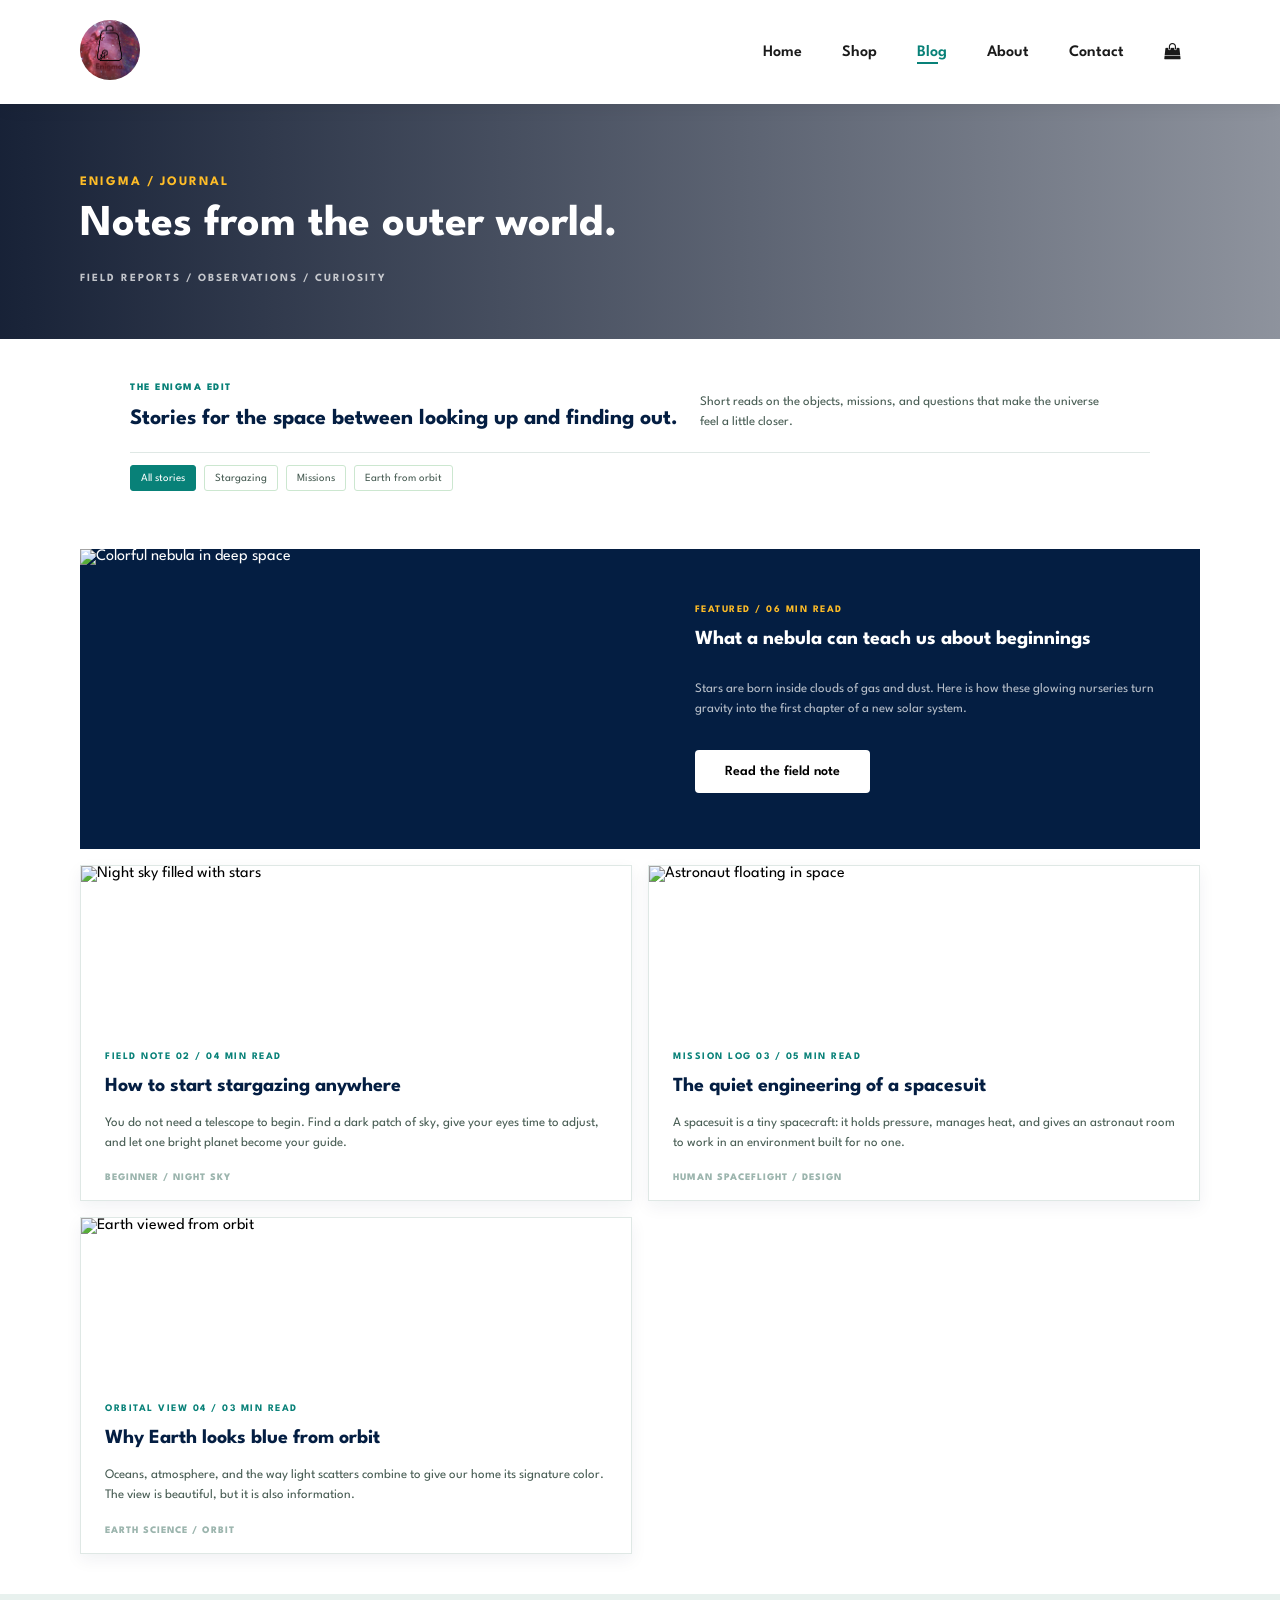
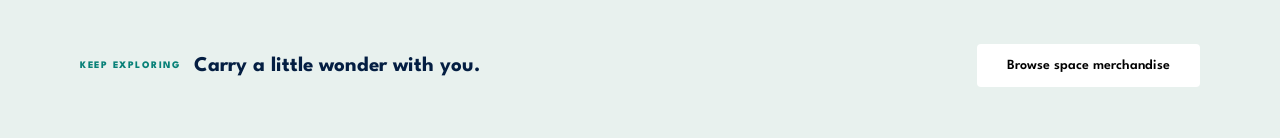
==== commit 34004fd6: "Fix blog page" ====
--- a/blog.html
+++ b/blog.html
@@ -11,12 +11,14 @@
     <section id="header"><a href="index.html" class="logo"><img src="logo.png" alt="Enigma Space Merch home"></a><div><ul id="navbar"><li><a href="index.html">Home</a></li><li><a href="shop.html">Shop</a></li><li><a class="active" href="blog.html">Blog</a></li><li><a href="about.html">About</a></li><li><a href="contact.html">Contact</a></li><li id="lg-bag"><a href="cart.html" aria-label="Shopping bag"><i class="fa fa-shopping-bag" aria-hidden="true"></i></a></li></ul></div><div id="mobile"><i id="bar" class="fa fa-bars" aria-hidden="true"></i><a href="cart.html" aria-label="Shopping bag"><i class="fa fa-shopping-bag" aria-hidden="true"></i></a></div></section>
     <main>
         <section class="page-heading journal-heading"><p>ENIGMA / JOURNAL</p><h1>Notes from the outer world.</h1><span class="heading-meta">FIELD REPORTS / OBSERVATIONS / CURIOSITY</span></section>
-        <section class="journal-grid section-p1">
+        <section class="journal-intro section-p1"><div><span>THE ENIGMA EDIT</span><h2>Stories for the space between looking up and finding out.</h2></div><p>Short reads on the objects, missions, and questions that make the universe feel a little closer.</p><nav class="journal-filters" aria-label="Journal categories"><a class="active" href="#stories">All stories</a><a href="#stories">Stargazing</a><a href="#stories">Missions</a><a href="#stories">Earth from orbit</a></nav></section>
+        <section id="stories" class="journal-grid section-p1">
             <article class="journal-feature"><img src="https://images.unsplash.com/photo-1462331940025-496dfbfc7564?auto=format&fit=crop&w=1200&q=85" alt="Colorful nebula in deep space"><div><span>FEATURED / 06 MIN READ</span><h2>What a nebula can teach us about beginnings</h2><p>Stars are born inside clouds of gas and dust. Here is how these glowing nurseries turn gravity into the first chapter of a new solar system.</p><a class="normal" href="#nebula-story">Read the field note</a></div></article>
-            <article class="journal-card" id="nebula-story"><img src="https://images.unsplash.com/photo-1444703686981-a3abbc4d4fe3?auto=format&fit=crop&w=800&q=85" alt="Night sky filled with stars"><span>FIELD NOTE 02 / 04 MIN READ</span><h2>How to start stargazing anywhere</h2><p>You do not need a telescope to begin. Find a dark patch of sky, give your eyes time to adjust, and let one bright planet become your guide.</p></article>
-            <article class="journal-card"><img src="https://images.unsplash.com/photo-1614728894747-a83421e2b9c9?auto=format&fit=crop&w=800&q=85" alt="Astronaut floating in space"><span>MISSION LOG 03 / 05 MIN READ</span><h2>The quiet engineering of a spacesuit</h2><p>A spacesuit is a tiny spacecraft: it holds pressure, manages heat, and gives an astronaut room to work in an environment built for no one.</p></article>
-            <article class="journal-card"><img src="https://images.unsplash.com/photo-1614313913007-2b4ae8ce32d6?auto=format&fit=crop&w=800&q=85" alt="Earth viewed from orbit"><span>ORBITAL VIEW 04 / 03 MIN READ</span><h2>Why Earth looks blue from orbit</h2><p>Oceans, atmosphere, and the way light scatters combine to give our home its signature color. The view is beautiful, but it is also information.</p></article>
+            <article class="journal-card" id="nebula-story"><img src="https://images.unsplash.com/photo-1444703686981-a3abbc4d4fe3?auto=format&fit=crop&w=800&q=85" alt="Night sky filled with stars"><span>FIELD NOTE 02 / 04 MIN READ</span><h2>How to start stargazing anywhere</h2><p>You do not need a telescope to begin. Find a dark patch of sky, give your eyes time to adjust, and let one bright planet become your guide.</p><small>BEGINNER / NIGHT SKY</small></article>
+            <article class="journal-card"><img src="https://images.unsplash.com/photo-1614728894747-a83421e2b9c9?auto=format&fit=crop&w=800&q=85" alt="Astronaut floating in space"><span>MISSION LOG 03 / 05 MIN READ</span><h2>The quiet engineering of a spacesuit</h2><p>A spacesuit is a tiny spacecraft: it holds pressure, manages heat, and gives an astronaut room to work in an environment built for no one.</p><small>HUMAN SPACEFLIGHT / DESIGN</small></article>
+            <article class="journal-card"><img src="https://images.unsplash.com/photo-1614313913007-2b4ae8ce32d6?auto=format&fit=crop&w=800&q=85" alt="Earth viewed from orbit"><span>ORBITAL VIEW 04 / 03 MIN READ</span><h2>Why Earth looks blue from orbit</h2><p>Oceans, atmosphere, and the way light scatters combine to give our home its signature color. The view is beautiful, but it is also information.</p><small>EARTH SCIENCE / ORBIT</small></article>
         </section>
+        <section class="journal-cta section-p1"><span>KEEP EXPLORING</span><h2>Carry a little wonder with you.</h2><a class="normal" href="shop.html">Browse space merchandise</a></section>
     </main>
     <script src="script.js"></script>
 </body>
--- a/style.css
+++ b/style.css
@@ -1148,6 +1148,98 @@
     margin-top: 22px;
 }
 
+.journal-intro {
+    display: grid;
+    grid-template-columns: 1.1fr 0.9fr;
+    align-items: end;
+    gap: 32px;
+    max-width: 1180px;
+    margin: 0 auto;
+    padding-bottom: 24px;
+}
+
+.journal-intro span,
+.journal-cta > span {
+    color: #088178;
+    font-size: 11px;
+    font-weight: 800;
+    letter-spacing: 1.5px;
+}
+
+.journal-intro h2 {
+    max-width: 620px;
+    margin-top: 12px;
+    color: #041e42;
+    font-size: 29px;
+    line-height: 1.2;
+}
+
+.journal-intro > p {
+    max-width: 420px;
+    margin: 0;
+    line-height: 1.7;
+}
+
+.journal-filters {
+    display: flex;
+    grid-column: span 2;
+    flex-wrap: wrap;
+    gap: 8px;
+    padding-top: 16px;
+    border-top: 1px solid #dfe8e5;
+}
+
+.journal-filters a {
+    padding: 9px 13px;
+    border: 1px solid #cce7d0;
+    border-radius: 3px;
+    color: #465b52;
+    font-size: 12px;
+    text-decoration: none;
+}
+
+.journal-filters a:hover,
+.journal-filters a.active {
+    border-color: #088178;
+    background: #088178;
+    color: #fff;
+}
+
+.journal-card {
+    transition: transform 0.25s ease, box-shadow 0.25s ease;
+}
+
+.journal-card:hover {
+    transform: translateY(-5px);
+    box-shadow: 0 18px 30px rgba(4, 30, 66, 0.14);
+}
+
+.journal-card small {
+    display: block;
+    margin: 0 24px 24px;
+    color: #9cb5ae;
+    font-size: 10px;
+    font-weight: 800;
+    letter-spacing: 1px;
+}
+
+.journal-cta {
+    display: flex;
+    align-items: center;
+    gap: 20px;
+    background: #e8f1ee;
+}
+
+.journal-cta h2 {
+    margin-right: auto;
+    color: #041e42;
+    font-size: 27px;
+}
+
+.journal-cta .normal {
+    white-space: nowrap;
+}
+
 .product-heading {
     background-image: linear-gradient(90deg, rgba(4, 15, 38, 0.92), rgba(4, 15, 38, 0.38)), url("https://images.unsplash.com/photo-1451187580459-43490279c0fa?auto=format&fit=crop&w=1800&q=85");
 }
@@ -1612,6 +1704,33 @@
 }
 
 @media (max-width: 799px) {
+    .journal-intro {
+        grid-template-columns: 1fr;
+        align-items: start;
+    }
+
+    .journal-filters {
+        grid-column: auto;
+    }
+
+    .journal-cta {
+        flex-wrap: wrap;
+    }
+}
+
+@media (max-width: 477px) {
+    .journal-intro h2 {
+        font-size: 25px;
+    }
+
+    .journal-cta h2 {
+        width: 100%;
+        margin-right: 0;
+        font-size: 24px;
+    }
+}
+
+@media (max-width: 799px) {
     .about-layout,
     .payment-layout,
     .faq-strip {
@@ -1864,4 +1983,83 @@
     .coordinates-intro {
         grid-column: auto;
     }
+}
+
+.journal-grid {
+    gap: 16px;
+}
+
+.journal-feature {
+    min-height: 300px;
+}
+
+.journal-feature img,
+.journal-card img {
+    min-height: 170px;
+}
+
+.journal-feature > div {
+    padding: 28px;
+}
+
+.journal-feature h2,
+.journal-card h2 {
+    font-size: 20px;
+}
+
+.journal-card {
+    box-shadow: 0 6px 16px rgba(4, 30, 66, 0.06);
+}
+
+.journal-card img {
+    height: 170px;
+}
+
+.journal-card span {
+    margin-top: 16px;
+}
+
+.journal-card small {
+    margin-bottom: 18px;
+}
+
+.journal-intro {
+    gap: 20px;
+    padding-bottom: 18px;
+}
+
+.journal-intro h2 {
+    font-size: 22px;
+}
+
+.journal-filters {
+    padding-top: 12px;
+}
+
+.journal-cta {
+    gap: 14px;
+}
+
+.journal-cta h2 {
+    font-size: 21px;
+}
+
+.journal-feature p,
+.journal-card p,
+.journal-intro > p {
+    font-size: 13px;
+    line-height: 1.55;
+}
+
+.journal-feature span,
+.journal-card span,
+.journal-card small,
+.journal-intro span,
+.journal-cta > span {
+    font-size: 10px;
+}
+
+.journal-filters a {
+    padding: 7px 10px;
+    font-size: 11px;
 }
